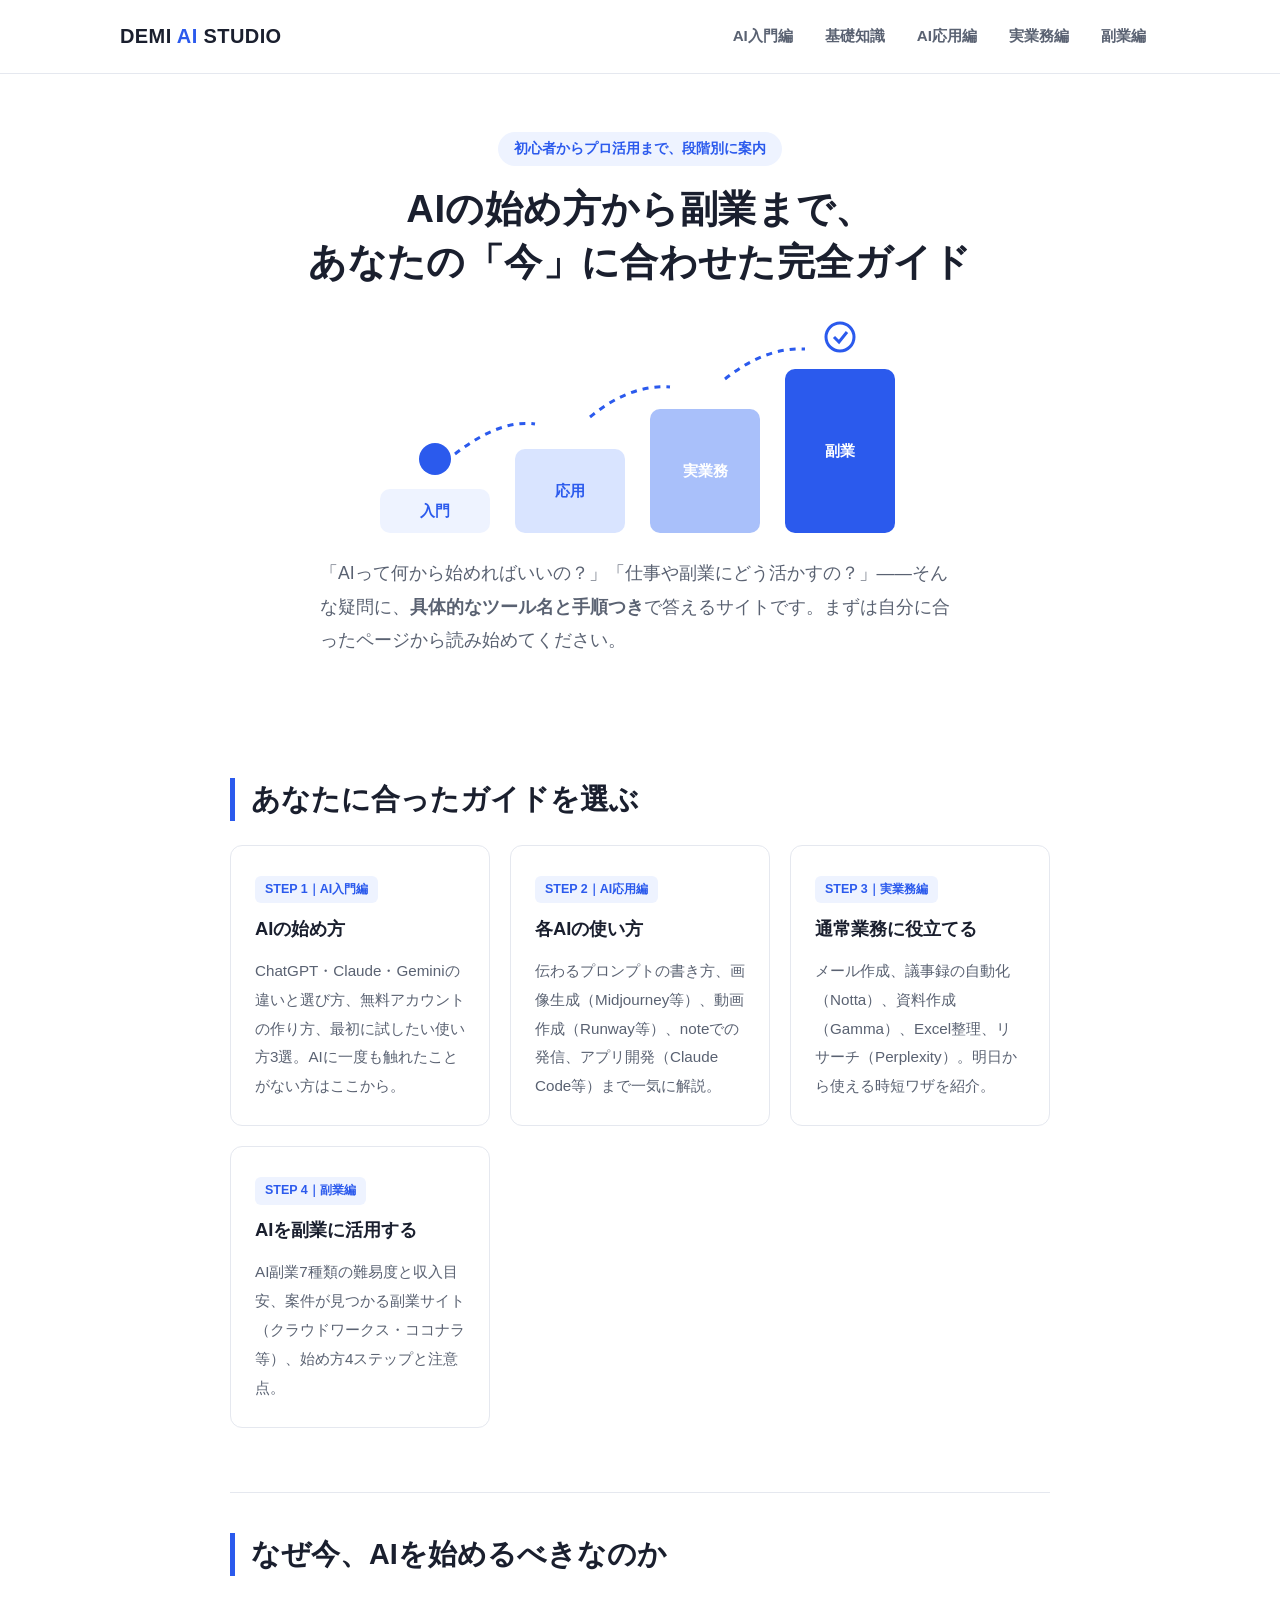
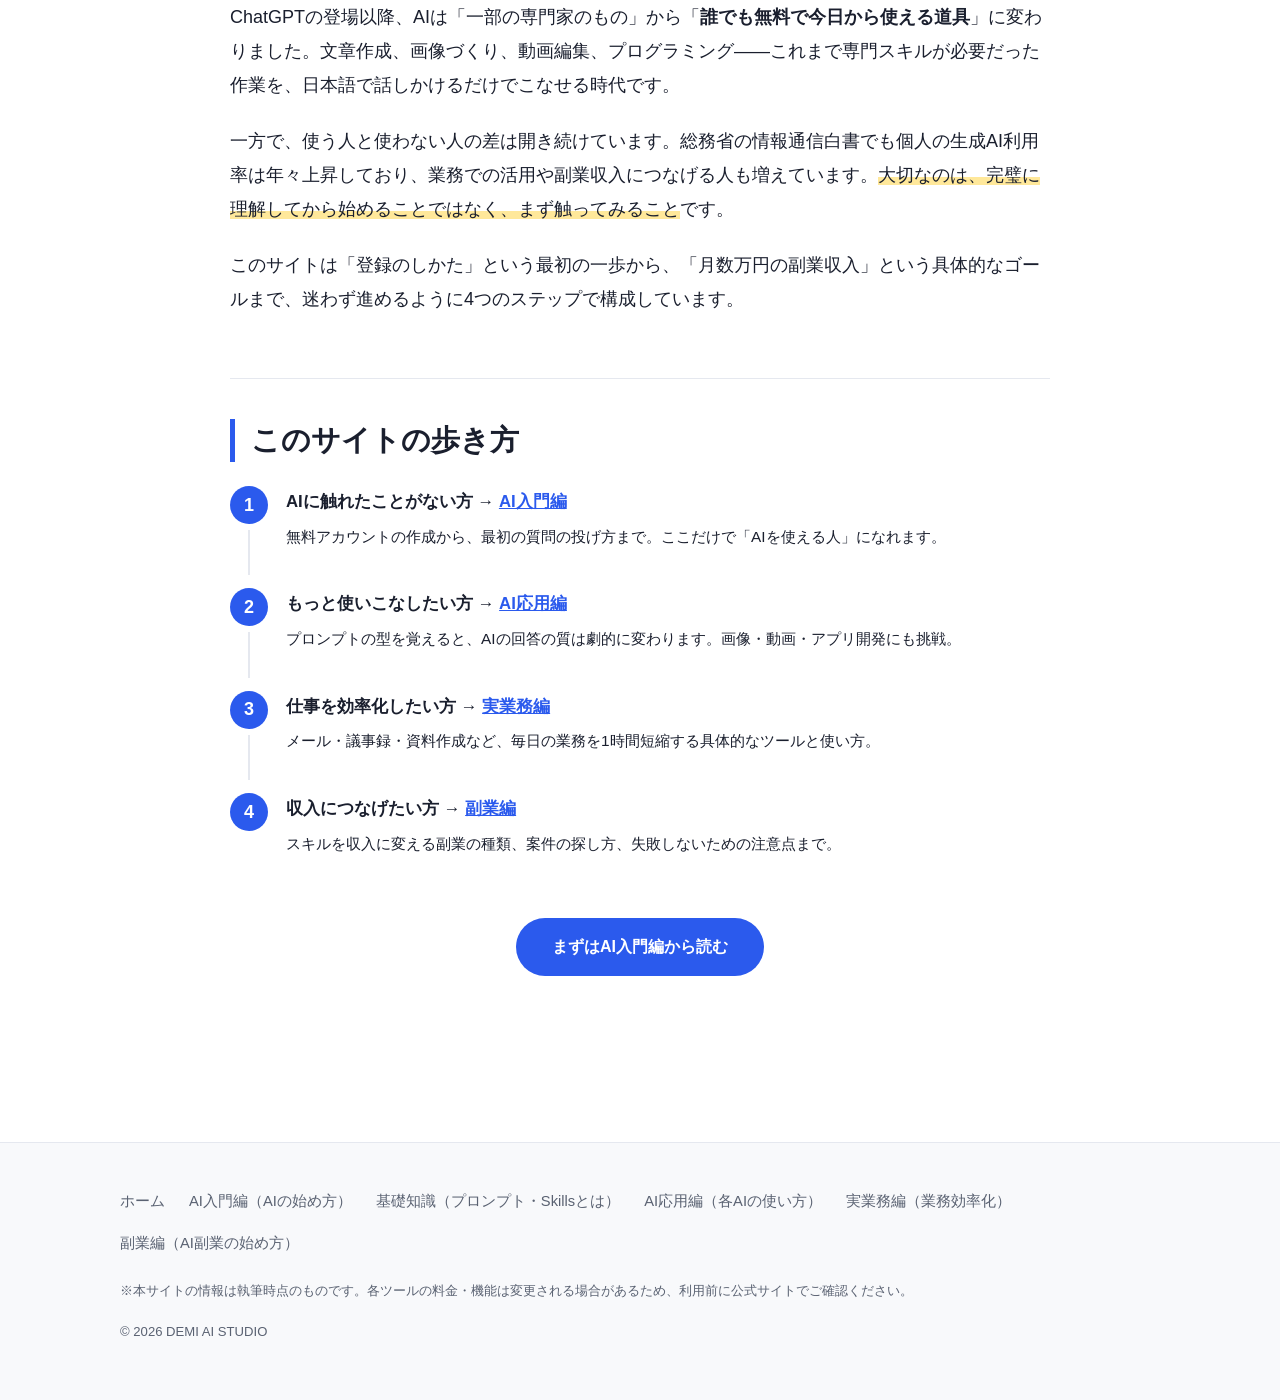
==== index.html @ bce62a47 "Add DEMI AI STUDIO site with AI basics page Co-Authored-By: Claude Opus 4.8 <noreply@anthropic.com>" ====
<!DOCTYPE html>
<html lang="ja">
<head>
<meta charset="UTF-8">
<meta name="viewport" content="width=device-width, initial-scale=1.0">
<title>AIの始め方・使い方・副業活用まで完全ガイド | DEMI AI STUDIO</title>
<meta name="description" content="AI初心者のための入門ガイド。ChatGPT・Claude・Geminiの始め方から、画像生成・動画作成・アプリ開発、業務効率化、AI副業の稼ぎ方まで、具体的なツール名つきでわかりやすく解説します。">
<link rel="canonical" href="https://supadondada.github.io/demi-ai-studio/">
<meta property="og:type" content="website">
<meta property="og:site_name" content="DEMI AI STUDIO">
<meta property="og:title" content="AIの始め方・使い方・副業活用まで完全ガイド | DEMI AI STUDIO">
<meta property="og:description" content="ChatGPT・Claude・Geminiの始め方から、画像生成・動画作成・アプリ開発、業務効率化、AI副業まで具体的なツール名つきで解説。">
<meta property="og:url" content="https://supadondada.github.io/demi-ai-studio/">
<meta property="og:image" content="https://supadondada.github.io/demi-ai-studio/ogp.png">
<meta property="og:locale" content="ja_JP">
<meta name="twitter:card" content="summary_large_image">
<meta name="twitter:title" content="AIの始め方・使い方・副業活用まで完全ガイド | DEMI AI STUDIO">
<meta name="twitter:description" content="AI初心者の入門から応用・業務活用・副業まで、段階別の完全ガイド。">
<link rel="stylesheet" href="style.css">
<script type="application/ld+json">
{
  "@context": "https://schema.org",
  "@type": "WebSite",
  "name": "DEMI AI STUDIO",
  "url": "https://supadondada.github.io/demi-ai-studio/",
  "description": "AI初心者のための入門・応用・実業務・副業活用の完全ガイド",
  "inLanguage": "ja"
}
</script>
</head>
<body>

<header class="site-header">
  <div class="header-inner">
    <a href="index.html" class="site-logo">DEMI <span>AI</span> STUDIO</a>
    <nav class="global-nav" aria-label="グローバルナビゲーション">
      <ul>
        <li><a href="start.html">AI入門編</a></li>
        <li><a href="basics.html">基礎知識</a></li>
        <li><a href="howto.html">AI応用編</a></li>
        <li><a href="business.html">実業務編</a></li>
        <li><a href="sidejob.html">副業編</a></li>
      </ul>
    </nav>
  </div>
</header>

<main>
  <div class="hero">
    <p class="hero-label">初心者からプロ活用まで、段階別に案内</p>
    <h1>AIの始め方から副業まで、<br>あなたの「今」に合わせた完全ガイド</h1>
    <div class="hero-visual" role="img" aria-label="AIを学ぶステップを表したイラスト。入門から応用、業務活用、副業へと階段状にステップアップする図">
      <svg viewBox="0 0 560 240" xmlns="http://www.w3.org/2000/svg" aria-hidden="true">
        <rect x="20" y="180" width="110" height="44" rx="10" fill="#eef3ff"/>
        <rect x="155" y="140" width="110" height="84" rx="10" fill="#d9e4ff"/>
        <rect x="290" y="100" width="110" height="124" rx="10" fill="#a9c0fa"/>
        <rect x="425" y="60" width="110" height="164" rx="10" fill="#2b5aed"/>
        <text x="75" y="207" font-size="15" font-weight="bold" fill="#2b5aed" text-anchor="middle">入門</text>
        <text x="210" y="187" font-size="15" font-weight="bold" fill="#2b5aed" text-anchor="middle">応用</text>
        <text x="345" y="167" font-size="15" font-weight="bold" fill="#ffffff" text-anchor="middle">実業務</text>
        <text x="480" y="147" font-size="15" font-weight="bold" fill="#ffffff" text-anchor="middle">副業</text>
        <circle cx="75" cy="150" r="16" fill="#2b5aed"/>
        <path d="M 95 145 Q 140 110 175 115" stroke="#2b5aed" stroke-width="3" fill="none" stroke-dasharray="6 6"/>
        <path d="M 230 108 Q 270 75 310 78" stroke="#2b5aed" stroke-width="3" fill="none" stroke-dasharray="6 6"/>
        <path d="M 365 70 Q 405 38 445 40" stroke="#2b5aed" stroke-width="3" fill="none" stroke-dasharray="6 6"/>
        <circle cx="480" cy="28" r="14" fill="none" stroke="#2b5aed" stroke-width="3"/>
        <path d="M 474 28 l 5 5 l 8 -10" stroke="#2b5aed" stroke-width="3" fill="none"/>
      </svg>
    </div>
    <p class="lead">「AIって何から始めればいいの？」「仕事や副業にどう活かすの？」——そんな疑問に、<strong>具体的なツール名と手順つき</strong>で答えるサイトです。まずは自分に合ったページから読み始めてください。</p>
  </div>

  <div class="content">

    <section class="section" aria-labelledby="categories">
      <h2 id="categories">あなたに合ったガイドを選ぶ</h2>
      <div class="card-grid">
        <a class="card-link" href="start.html">
          <article class="card">
            <span class="card-tag">STEP 1｜AI入門編</span>
            <h3>AIの始め方</h3>
            <p>ChatGPT・Claude・Geminiの違いと選び方、無料アカウントの作り方、最初に試したい使い方3選。AIに一度も触れたことがない方はここから。</p>
          </article>
        </a>
        <a class="card-link" href="howto.html">
          <article class="card">
            <span class="card-tag">STEP 2｜AI応用編</span>
            <h3>各AIの使い方</h3>
            <p>伝わるプロンプトの書き方、画像生成（Midjourney等）、動画作成（Runway等）、noteでの発信、アプリ開発（Claude Code等）まで一気に解説。</p>
          </article>
        </a>
        <a class="card-link" href="business.html">
          <article class="card">
            <span class="card-tag">STEP 3｜実業務編</span>
            <h3>通常業務に役立てる</h3>
            <p>メール作成、議事録の自動化（Notta）、資料作成（Gamma）、Excel整理、リサーチ（Perplexity）。明日から使える時短ワザを紹介。</p>
          </article>
        </a>
        <a class="card-link" href="sidejob.html">
          <article class="card">
            <span class="card-tag">STEP 4｜副業編</span>
            <h3>AIを副業に活用する</h3>
            <p>AI副業7種類の難易度と収入目安、案件が見つかる副業サイト（クラウドワークス・ココナラ等）、始め方4ステップと注意点。</p>
          </article>
        </a>
      </div>
    </section>

    <section class="section" aria-labelledby="why-now">
      <h2 id="why-now">なぜ今、AIを始めるべきなのか</h2>
      <p>ChatGPTの登場以降、AIは「一部の専門家のもの」から「<strong>誰でも無料で今日から使える道具</strong>」に変わりました。文章作成、画像づくり、動画編集、プログラミング——これまで専門スキルが必要だった作業を、日本語で話しかけるだけでこなせる時代です。</p>
      <p>一方で、使う人と使わない人の差は開き続けています。総務省の情報通信白書でも個人の生成AI利用率は年々上昇しており、業務での活用や副業収入につなげる人も増えています。<em>大切なのは、完璧に理解してから始めることではなく、まず触ってみること</em>です。</p>
      <p>このサイトは「登録のしかた」という最初の一歩から、「月数万円の副業収入」という具体的なゴールまで、迷わず進めるように4つのステップで構成しています。</p>
    </section>

    <section class="section" aria-labelledby="how-to-use">
      <h2 id="how-to-use">このサイトの歩き方</h2>
      <ol class="steps">
        <li>
          <span class="step-title">AIに触れたことがない方 → <a href="start.html">AI入門編</a></span>
          <p>無料アカウントの作成から、最初の質問の投げ方まで。ここだけで「AIを使える人」になれます。</p>
        </li>
        <li>
          <span class="step-title">もっと使いこなしたい方 → <a href="howto.html">AI応用編</a></span>
          <p>プロンプトの型を覚えると、AIの回答の質は劇的に変わります。画像・動画・アプリ開発にも挑戦。</p>
        </li>
        <li>
          <span class="step-title">仕事を効率化したい方 → <a href="business.html">実業務編</a></span>
          <p>メール・議事録・資料作成など、毎日の業務を1時間短縮する具体的なツールと使い方。</p>
        </li>
        <li>
          <span class="step-title">収入につなげたい方 → <a href="sidejob.html">副業編</a></span>
          <p>スキルを収入に変える副業の種類、案件の探し方、失敗しないための注意点まで。</p>
        </li>
      </ol>
      <p style="text-align:center; margin-top:32px;"><a class="btn" href="start.html">まずはAI入門編から読む</a></p>
    </section>

  </div>
</main>

<footer class="site-footer">
  <div class="footer-inner">
    <nav class="footer-nav" aria-label="フッターナビゲーション">
      <ul>
        <li><a href="index.html">ホーム</a></li>
        <li><a href="start.html">AI入門編（AIの始め方）</a></li>
        <li><a href="basics.html">基礎知識（プロンプト・Skillsとは）</a></li>
        <li><a href="howto.html">AI応用編（各AIの使い方）</a></li>
        <li><a href="business.html">実業務編（業務効率化）</a></li>
        <li><a href="sidejob.html">副業編（AI副業の始め方）</a></li>
      </ul>
    </nav>
    <p class="footer-note">※本サイトの情報は執筆時点のものです。各ツールの料金・機能は変更される場合があるため、利用前に公式サイトでご確認ください。</p>
    <p class="copyright">© 2026 DEMI AI STUDIO</p>
  </div>
</footer>

</body>
</html>
---- style.css ----
/* ============================================
   DEMI AI STUDIO — 共通スタイル
   白ベース / 文字大きめ / アクセント1色 (#2b5aed)
   ============================================ */

:root {
  --accent: #2b5aed;
  --accent-soft: #eef3ff;
  --text: #1a1f2e;
  --text-sub: #5a6272;
  --bg: #ffffff;
  --bg-alt: #f8f9fb;
  --line: #e5e8ef;
  --radius: 12px;
  --maxw: 860px;
}

* { margin: 0; padding: 0; box-sizing: border-box; }

html { scroll-behavior: smooth; scroll-padding-top: 90px; }

body {
  font-family: -apple-system, BlinkMacSystemFont, "Hiragino Kaku Gothic ProN",
    "Hiragino Sans", "Yu Gothic", "Meiryo", sans-serif;
  font-size: 18px;
  line-height: 1.9;
  color: var(--text);
  background: var(--bg);
  -webkit-font-smoothing: antialiased;
}

/* ---------- ヘッダー ---------- */
.site-header {
  position: sticky;
  top: 0;
  z-index: 100;
  background: rgba(255, 255, 255, 0.95);
  backdrop-filter: blur(8px);
  border-bottom: 1px solid var(--line);
}
.header-inner {
  max-width: 1080px;
  margin: 0 auto;
  padding: 14px 20px;
  display: flex;
  align-items: center;
  justify-content: space-between;
  flex-wrap: wrap;
  gap: 8px 16px;
}
.site-logo {
  font-size: 1.25rem;
  font-weight: 800;
  color: var(--text);
  text-decoration: none;
  letter-spacing: 0.02em;
}
.site-logo span { color: var(--accent); }
.global-nav ul {
  display: flex;
  flex-wrap: wrap;
  gap: 4px;
  list-style: none;
}
.global-nav a {
  display: inline-block;
  padding: 8px 14px;
  font-size: 0.95rem;
  font-weight: 600;
  color: var(--text-sub);
  text-decoration: none;
  border-radius: 8px;
  transition: 0.2s;
}
.global-nav a:hover { color: var(--accent); background: var(--accent-soft); }
.global-nav a[aria-current="page"] { color: var(--accent); background: var(--accent-soft); }

/* ---------- パンくず ---------- */
.breadcrumb {
  max-width: var(--maxw);
  margin: 0 auto;
  padding: 16px 20px 0;
  font-size: 0.85rem;
  color: var(--text-sub);
}
.breadcrumb ol { list-style: none; display: flex; flex-wrap: wrap; gap: 4px; }
.breadcrumb li + li::before { content: "›"; margin: 0 8px; color: var(--line); }
.breadcrumb a { color: var(--text-sub); text-decoration: none; }
.breadcrumb a:hover { color: var(--accent); }

/* ---------- ヒーロー ---------- */
.hero {
  max-width: var(--maxw);
  margin: 0 auto;
  padding: 56px 20px 48px;
  text-align: center;
}
.hero h1 {
  font-size: 2.4rem;
  line-height: 1.4;
  font-weight: 800;
  letter-spacing: 0.01em;
  margin-bottom: 20px;
}
.hero .lead {
  font-size: 1.1rem;
  color: var(--text-sub);
  max-width: 640px;
  margin: 0 auto 32px;
  text-align: left;
}
.hero-visual { margin: 0 auto 8px; max-width: 560px; }
.hero-visual svg { width: 100%; height: auto; display: block; }
.hero-label {
  display: inline-block;
  padding: 4px 16px;
  margin-bottom: 16px;
  font-size: 0.85rem;
  font-weight: 700;
  color: var(--accent);
  background: var(--accent-soft);
  border-radius: 999px;
}

/* ---------- 本文 ---------- */
main { display: block; }
.content {
  max-width: var(--maxw);
  margin: 0 auto;
  padding: 0 20px 64px;
}
.section { padding: 40px 0; border-top: 1px solid var(--line); }
.section:first-child { border-top: none; }

h2 {
  font-size: 1.8rem;
  line-height: 1.5;
  font-weight: 800;
  margin-bottom: 24px;
  padding-left: 16px;
  border-left: 5px solid var(--accent);
}
h3 {
  font-size: 1.3rem;
  font-weight: 700;
  margin: 36px 0 14px;
}
h4 { font-size: 1.05rem; font-weight: 700; margin: 24px 0 10px; }

p { margin-bottom: 1.2em; }
.section ul, .section ol { margin: 0 0 1.4em 1.4em; }
.section li { margin-bottom: 0.5em; }

a { color: var(--accent); }
strong { font-weight: 700; }
em { font-style: normal; background: linear-gradient(transparent 62%, #ffe89a 62%); }

/* ---------- カード ---------- */
.card-grid {
  display: grid;
  grid-template-columns: repeat(auto-fit, minmax(250px, 1fr));
  gap: 20px;
  margin: 24px 0;
}
.card {
  border: 1px solid var(--line);
  border-radius: var(--radius);
  padding: 24px;
  background: var(--bg);
  transition: 0.2s;
}
.card:hover { border-color: var(--accent); box-shadow: 0 4px 20px rgba(43, 90, 237, 0.08); }
.card h3 { margin: 8px 0 10px; font-size: 1.15rem; }
.card p { font-size: 0.95rem; color: var(--text-sub); margin-bottom: 0; }
.card .card-tag {
  display: inline-block;
  font-size: 0.78rem;
  font-weight: 700;
  color: var(--accent);
  background: var(--accent-soft);
  border-radius: 6px;
  padding: 2px 10px;
}
a.card-link {
  display: block;
  text-decoration: none;
  color: inherit;
}

/* ---------- ツール紹介カード ---------- */
.tool {
  border: 1px solid var(--line);
  border-radius: var(--radius);
  padding: 22px 24px;
  margin: 16px 0;
  background: var(--bg);
}
.tool-head {
  display: flex;
  align-items: baseline;
  flex-wrap: wrap;
  gap: 8px 12px;
  margin-bottom: 8px;
}
.tool-head .tool-name { font-size: 1.15rem; font-weight: 800; }
.tool-head .tool-price {
  font-size: 0.8rem;
  font-weight: 700;
  padding: 2px 10px;
  border-radius: 6px;
  background: var(--accent-soft);
  color: var(--accent);
}
.tool p { font-size: 0.98rem; margin-bottom: 6px; }
.tool .tool-for { font-size: 0.88rem; color: var(--text-sub); }

/* ---------- 表 ---------- */
.table-wrap { overflow-x: auto; margin: 24px 0; }
table {
  width: 100%;
  border-collapse: collapse;
  font-size: 0.95rem;
  line-height: 1.7;
}
th, td {
  padding: 12px 14px;
  border: 1px solid var(--line);
  text-align: left;
  vertical-align: top;
}
th { background: var(--bg-alt); font-weight: 700; white-space: nowrap; }

/* ---------- 手順ステップ ---------- */
.steps { counter-reset: step; list-style: none; margin: 24px 0 !important; }
.steps > li {
  position: relative;
  padding: 0 0 28px 56px;
  counter-increment: step;
}
.steps > li::before {
  content: counter(step);
  position: absolute;
  left: 0;
  top: 0;
  width: 38px;
  height: 38px;
  border-radius: 50%;
  background: var(--accent);
  color: #fff;
  font-weight: 800;
  display: flex;
  align-items: center;
  justify-content: center;
}
.steps > li:not(:last-child)::after {
  content: "";
  position: absolute;
  left: 18px;
  top: 44px;
  bottom: 4px;
  width: 2px;
  background: var(--line);
}
.steps .step-title { font-weight: 700; font-size: 1.05rem; display: block; margin-bottom: 4px; }
.steps p { font-size: 0.96rem; margin-bottom: 0; }

/* ---------- 例文ボックス ---------- */
.prompt-box {
  position: relative;
  background: var(--bg-alt);
  border: 1px solid var(--line);
  border-radius: var(--radius);
  padding: 18px 22px;
  margin: 16px 0 24px;
  font-size: 0.95rem;
}
.prompt-box .prompt-label {
  display: block;
  font-size: 0.8rem;
  font-weight: 700;
  color: var(--accent);
  margin-bottom: 8px;
  letter-spacing: 0.05em;
  padding-right: 96px;
}

/* コピーボタン */
.copy-btn {
  position: absolute;
  top: 12px;
  right: 12px;
  display: inline-flex;
  align-items: center;
  gap: 6px;
  padding: 7px 14px;
  font-size: 0.8rem;
  font-weight: 700;
  font-family: inherit;
  color: var(--accent);
  background: #ffffff;
  border: 1px solid var(--accent);
  border-radius: 8px;
  cursor: pointer;
  transition: 0.2s;
  min-height: 34px;
}
.copy-btn:hover { background: var(--accent-soft); }
.copy-btn:active { transform: scale(0.96); }
.copy-btn.copied {
  color: #ffffff;
  background: #1ea86a;
  border-color: #1ea86a;
}
.copy-btn svg { width: 14px; height: 14px; }
.prompt-box code, .prompt-box pre {
  font-family: inherit;
  white-space: pre-wrap;
  display: block;
}
.good-bad { display: grid; grid-template-columns: 1fr 1fr; gap: 16px; margin: 20px 0; }
.good-bad .prompt-box { margin: 0; }
.good-bad .bad .prompt-label { color: #c0392b; }
@media (max-width: 640px) { .good-bad { grid-template-columns: 1fr; } }

/* ---------- 注意ボックス ---------- */
.note-box {
  border-left: 5px solid var(--accent);
  background: var(--accent-soft);
  border-radius: 0 var(--radius) var(--radius) 0;
  padding: 18px 22px;
  margin: 24px 0;
  font-size: 0.96rem;
}
.note-box.warn { border-left-color: #e6a23c; background: #fdf6ec; }

/* ---------- ページ内アンカーナビ ---------- */
.anchor-nav {
  position: sticky;
  top: 68px;
  z-index: 50;
  background: var(--bg);
  border: 1px solid var(--line);
  border-radius: var(--radius);
  padding: 10px 14px;
  margin: 8px 0 16px;
}
.anchor-nav ul {
  list-style: none;
  display: flex;
  flex-wrap: wrap;
  gap: 4px;
  margin: 0 !important;
}
.anchor-nav a {
  display: inline-block;
  padding: 6px 12px;
  font-size: 0.88rem;
  font-weight: 600;
  color: var(--text-sub);
  text-decoration: none;
  border-radius: 8px;
}
.anchor-nav a:hover { color: var(--accent); background: var(--accent-soft); }

/* ---------- FAQ ---------- */
.faq details {
  border: 1px solid var(--line);
  border-radius: var(--radius);
  margin-bottom: 12px;
  overflow: hidden;
}
.faq summary {
  cursor: pointer;
  padding: 16px 20px;
  font-weight: 700;
  font-size: 1rem;
  list-style: none;
  position: relative;
  padding-right: 44px;
}
.faq summary::-webkit-details-marker { display: none; }
.faq summary::after {
  content: "+";
  position: absolute;
  right: 20px;
  top: 50%;
  transform: translateY(-50%);
  font-size: 1.4rem;
  color: var(--accent);
}
.faq details[open] summary::after { content: "−"; }
.faq .faq-a { padding: 0 20px 16px; font-size: 0.96rem; color: var(--text-sub); }

/* ---------- 次に読む ---------- */
.next-read {
  margin: 48px 0 0;
  padding: 28px;
  background: var(--bg-alt);
  border-radius: var(--radius);
}
.next-read .next-label {
  font-size: 0.85rem;
  font-weight: 700;
  color: var(--accent);
  display: block;
  margin-bottom: 8px;
}
.next-read a { font-size: 1.15rem; font-weight: 800; text-decoration: none; }
.next-read a:hover { text-decoration: underline; }
.next-read p { font-size: 0.92rem; color: var(--text-sub); margin: 6px 0 0; }

/* ---------- CTAボタン ---------- */
.btn {
  display: inline-block;
  padding: 14px 36px;
  background: var(--accent);
  color: #fff;
  font-weight: 700;
  font-size: 1rem;
  text-decoration: none;
  border-radius: 999px;
  transition: 0.2s;
}
.btn:hover { opacity: 0.85; transform: translateY(-1px); }

/* ---------- フッター ---------- */
.site-footer {
  border-top: 1px solid var(--line);
  background: var(--bg-alt);
  margin-top: 40px;
}
.footer-inner {
  max-width: 1080px;
  margin: 0 auto;
  padding: 40px 20px;
}
.footer-nav ul {
  list-style: none;
  display: flex;
  flex-wrap: wrap;
  gap: 8px 24px;
  margin-bottom: 20px;
}
.footer-nav a { color: var(--text-sub); text-decoration: none; font-size: 0.92rem; }
.footer-nav a:hover { color: var(--accent); }
.footer-note { font-size: 0.82rem; color: var(--text-sub); }
.copyright { font-size: 0.82rem; color: var(--text-sub); margin-top: 12px; }

/* ---------- レスポンシブ ---------- */
@media (max-width: 640px) {
  body { font-size: 17px; }
  .hero { padding: 36px 20px 32px; }
  .hero h1 { font-size: 1.7rem; }
  h2 { font-size: 1.45rem; }
  h3 { font-size: 1.15rem; }
  .header-inner { justify-content: center; }
  .anchor-nav { position: static; }
}
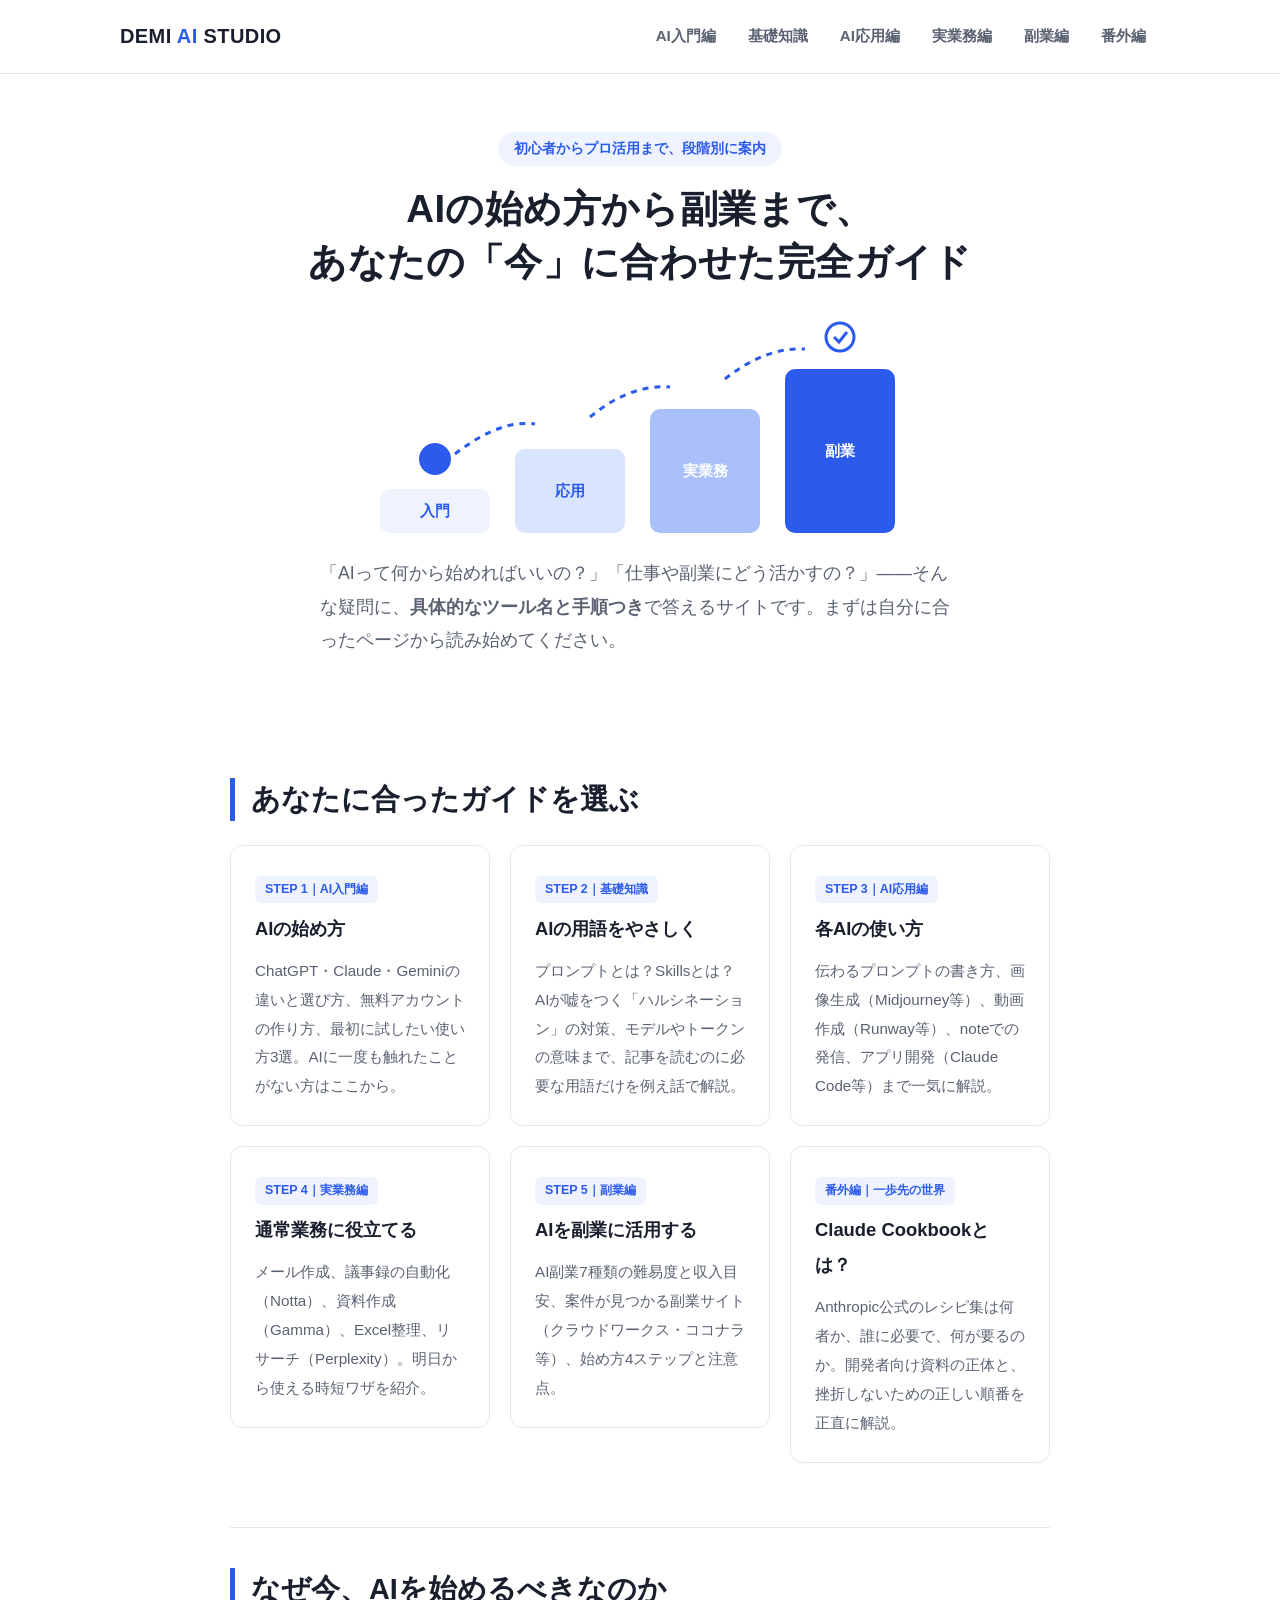
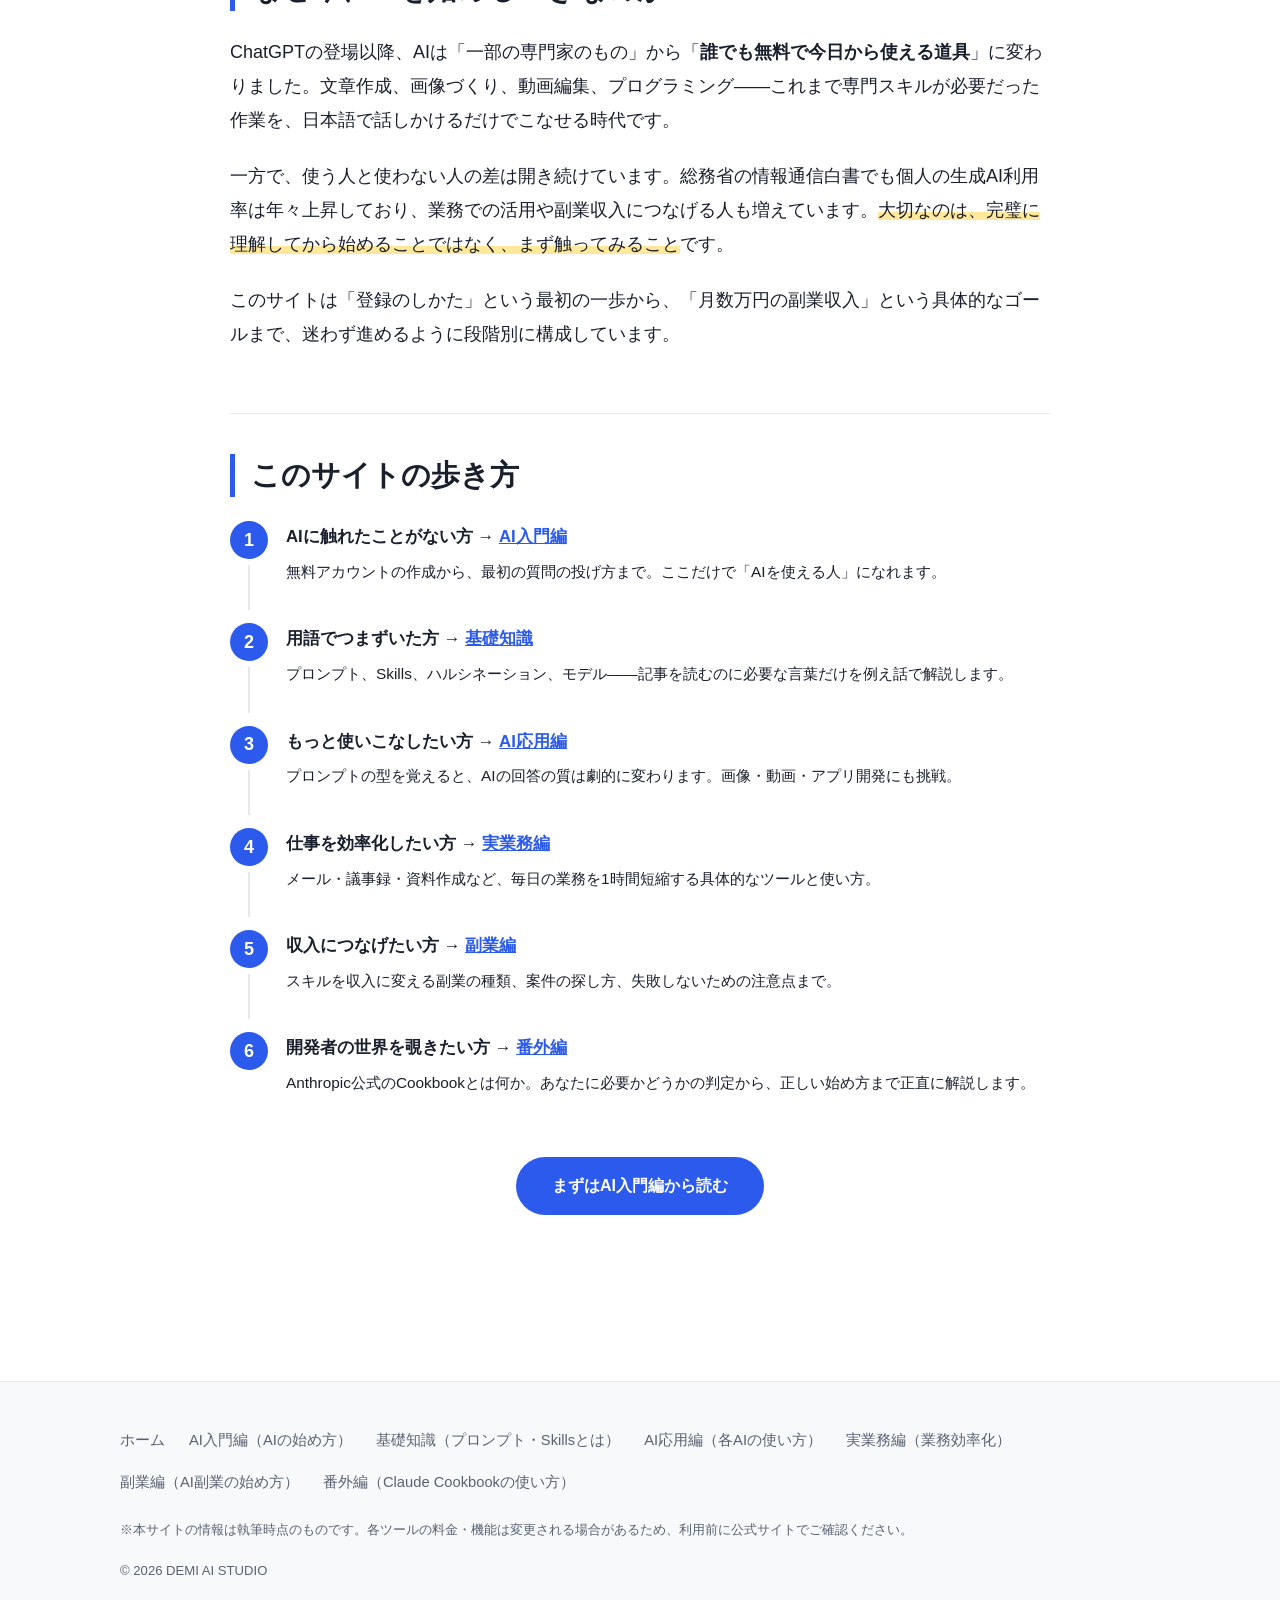
==== commit 4484a5bd: "Add Claude Cookbook bonus page and wire up site navigation Also link basics.html from the homepage b" ====
--- a/index.html
+++ b/index.html
@@ -40,6 +40,7 @@
         <li><a href="howto.html">AI応用編</a></li>
         <li><a href="business.html">実業務編</a></li>
         <li><a href="sidejob.html">副業編</a></li>
+        <li><a href="cookbook.html">番外編</a></li>
       </ul>
     </nav>
   </div>
@@ -82,25 +83,39 @@
             <p>ChatGPT・Claude・Geminiの違いと選び方、無料アカウントの作り方、最初に試したい使い方3選。AIに一度も触れたことがない方はここから。</p>
           </article>
         </a>
+        <a class="card-link" href="basics.html">
+          <article class="card">
+            <span class="card-tag">STEP 2｜基礎知識</span>
+            <h3>AIの用語をやさしく</h3>
+            <p>プロンプトとは？Skillsとは？AIが嘘をつく「ハルシネーション」の対策、モデルやトークンの意味まで、記事を読むのに必要な用語だけを例え話で解説。</p>
+          </article>
+        </a>
         <a class="card-link" href="howto.html">
           <article class="card">
-            <span class="card-tag">STEP 2｜AI応用編</span>
+            <span class="card-tag">STEP 3｜AI応用編</span>
             <h3>各AIの使い方</h3>
             <p>伝わるプロンプトの書き方、画像生成（Midjourney等）、動画作成（Runway等）、noteでの発信、アプリ開発（Claude Code等）まで一気に解説。</p>
           </article>
         </a>
         <a class="card-link" href="business.html">
           <article class="card">
-            <span class="card-tag">STEP 3｜実業務編</span>
+            <span class="card-tag">STEP 4｜実業務編</span>
             <h3>通常業務に役立てる</h3>
             <p>メール作成、議事録の自動化（Notta）、資料作成（Gamma）、Excel整理、リサーチ（Perplexity）。明日から使える時短ワザを紹介。</p>
           </article>
         </a>
         <a class="card-link" href="sidejob.html">
           <article class="card">
-            <span class="card-tag">STEP 4｜副業編</span>
+            <span class="card-tag">STEP 5｜副業編</span>
             <h3>AIを副業に活用する</h3>
             <p>AI副業7種類の難易度と収入目安、案件が見つかる副業サイト（クラウドワークス・ココナラ等）、始め方4ステップと注意点。</p>
+          </article>
+        </a>
+        <a class="card-link" href="cookbook.html">
+          <article class="card">
+            <span class="card-tag">番外編｜一歩先の世界</span>
+            <h3>Claude Cookbookとは？</h3>
+            <p>Anthropic公式のレシピ集は何者か、誰に必要で、何が要るのか。開発者向け資料の正体と、挫折しないための正しい順番を正直に解説。</p>
           </article>
         </a>
       </div>
@@ -110,7 +125,7 @@
       <h2 id="why-now">なぜ今、AIを始めるべきなのか</h2>
       <p>ChatGPTの登場以降、AIは「一部の専門家のもの」から「<strong>誰でも無料で今日から使える道具</strong>」に変わりました。文章作成、画像づくり、動画編集、プログラミング——これまで専門スキルが必要だった作業を、日本語で話しかけるだけでこなせる時代です。</p>
       <p>一方で、使う人と使わない人の差は開き続けています。総務省の情報通信白書でも個人の生成AI利用率は年々上昇しており、業務での活用や副業収入につなげる人も増えています。<em>大切なのは、完璧に理解してから始めることではなく、まず触ってみること</em>です。</p>
-      <p>このサイトは「登録のしかた」という最初の一歩から、「月数万円の副業収入」という具体的なゴールまで、迷わず進めるように4つのステップで構成しています。</p>
+      <p>このサイトは「登録のしかた」という最初の一歩から、「月数万円の副業収入」という具体的なゴールまで、迷わず進めるように段階別に構成しています。</p>
     </section>
 
     <section class="section" aria-labelledby="how-to-use">
@@ -119,6 +134,10 @@
         <li>
           <span class="step-title">AIに触れたことがない方 → <a href="start.html">AI入門編</a></span>
           <p>無料アカウントの作成から、最初の質問の投げ方まで。ここだけで「AIを使える人」になれます。</p>
+        </li>
+        <li>
+          <span class="step-title">用語でつまずいた方 → <a href="basics.html">基礎知識</a></span>
+          <p>プロンプト、Skills、ハルシネーション、モデル——記事を読むのに必要な言葉だけを例え話で解説します。</p>
         </li>
         <li>
           <span class="step-title">もっと使いこなしたい方 → <a href="howto.html">AI応用編</a></span>
@@ -131,6 +150,10 @@
         <li>
           <span class="step-title">収入につなげたい方 → <a href="sidejob.html">副業編</a></span>
           <p>スキルを収入に変える副業の種類、案件の探し方、失敗しないための注意点まで。</p>
+        </li>
+        <li>
+          <span class="step-title">開発者の世界を覗きたい方 → <a href="cookbook.html">番外編</a></span>
+          <p>Anthropic公式のCookbookとは何か。あなたに必要かどうかの判定から、正しい始め方まで正直に解説します。</p>
         </li>
       </ol>
       <p style="text-align:center; margin-top:32px;"><a class="btn" href="start.html">まずはAI入門編から読む</a></p>
@@ -149,6 +172,7 @@
         <li><a href="howto.html">AI応用編（各AIの使い方）</a></li>
         <li><a href="business.html">実業務編（業務効率化）</a></li>
         <li><a href="sidejob.html">副業編（AI副業の始め方）</a></li>
+        <li><a href="cookbook.html">番外編（Claude Cookbookの使い方）</a></li>
       </ul>
     </nav>
     <p class="footer-note">※本サイトの情報は執筆時点のものです。各ツールの料金・機能は変更される場合があるため、利用前に公式サイトでご確認ください。</p>
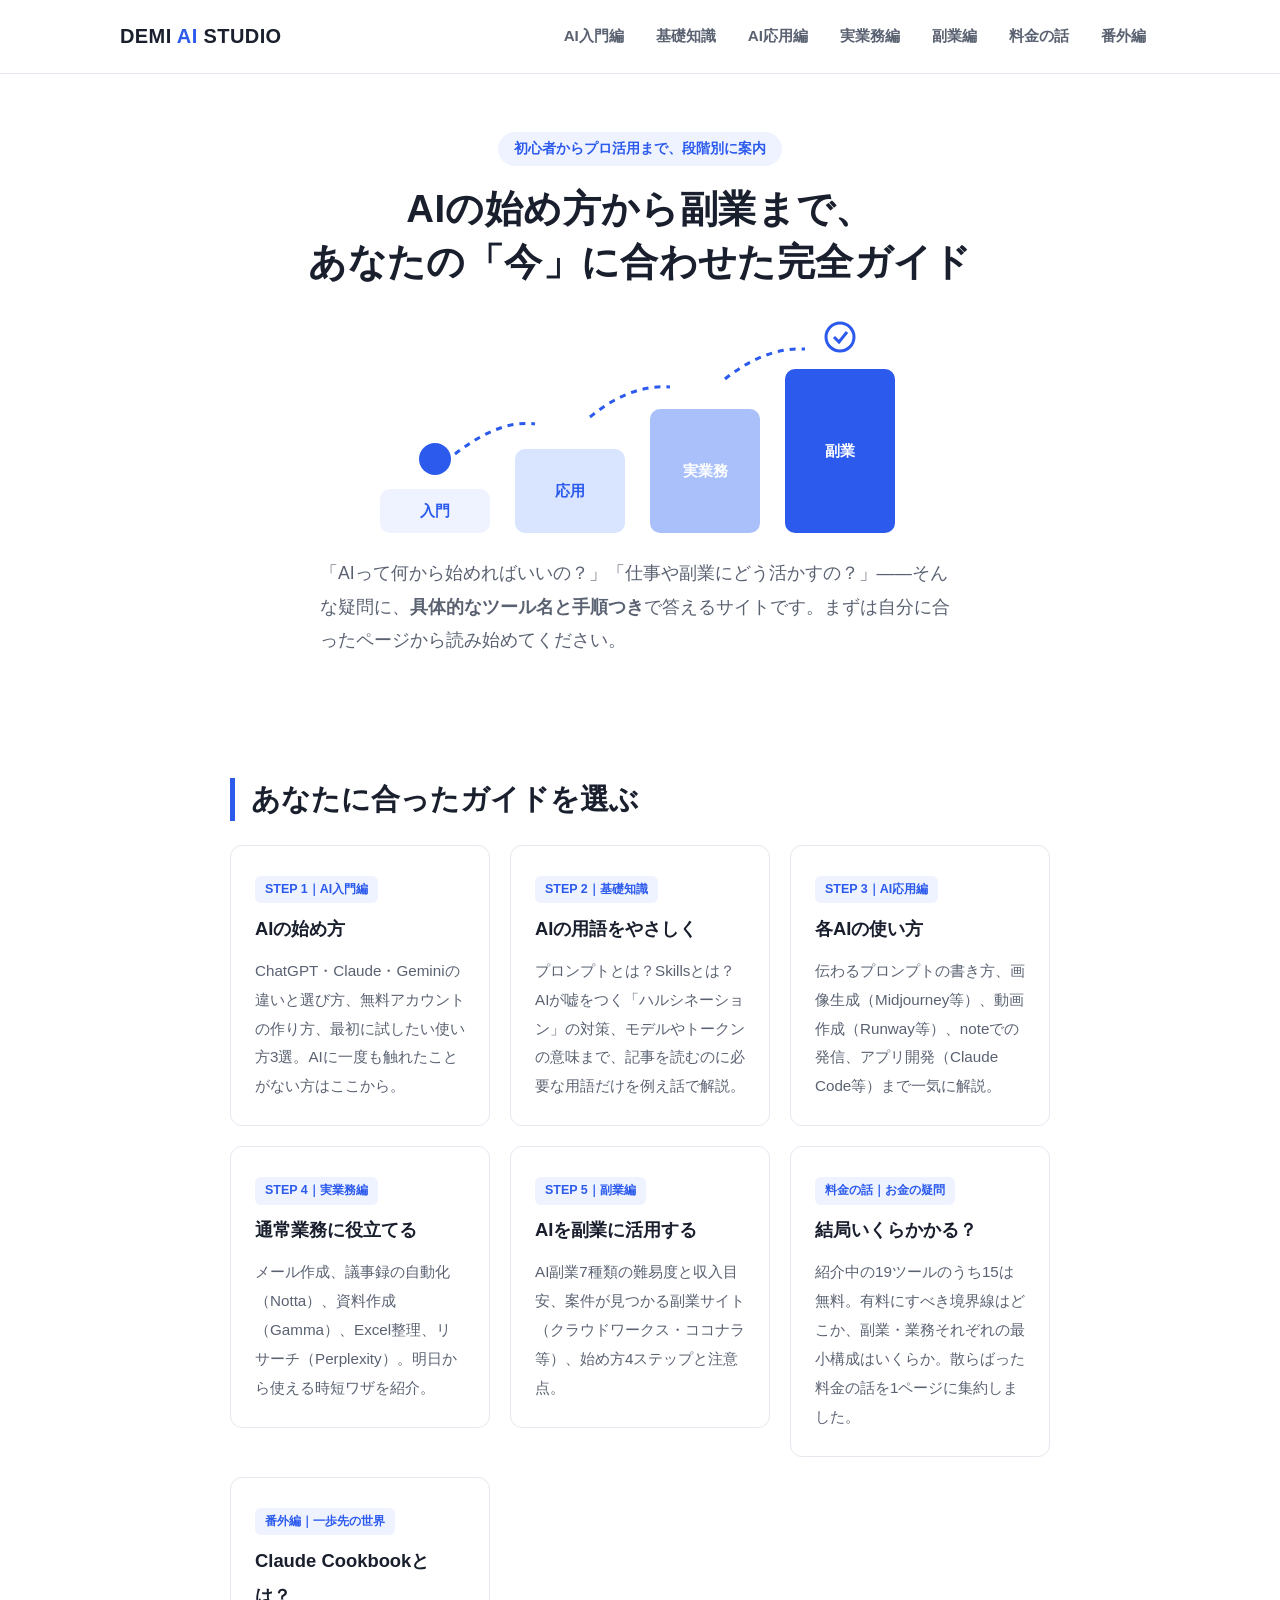
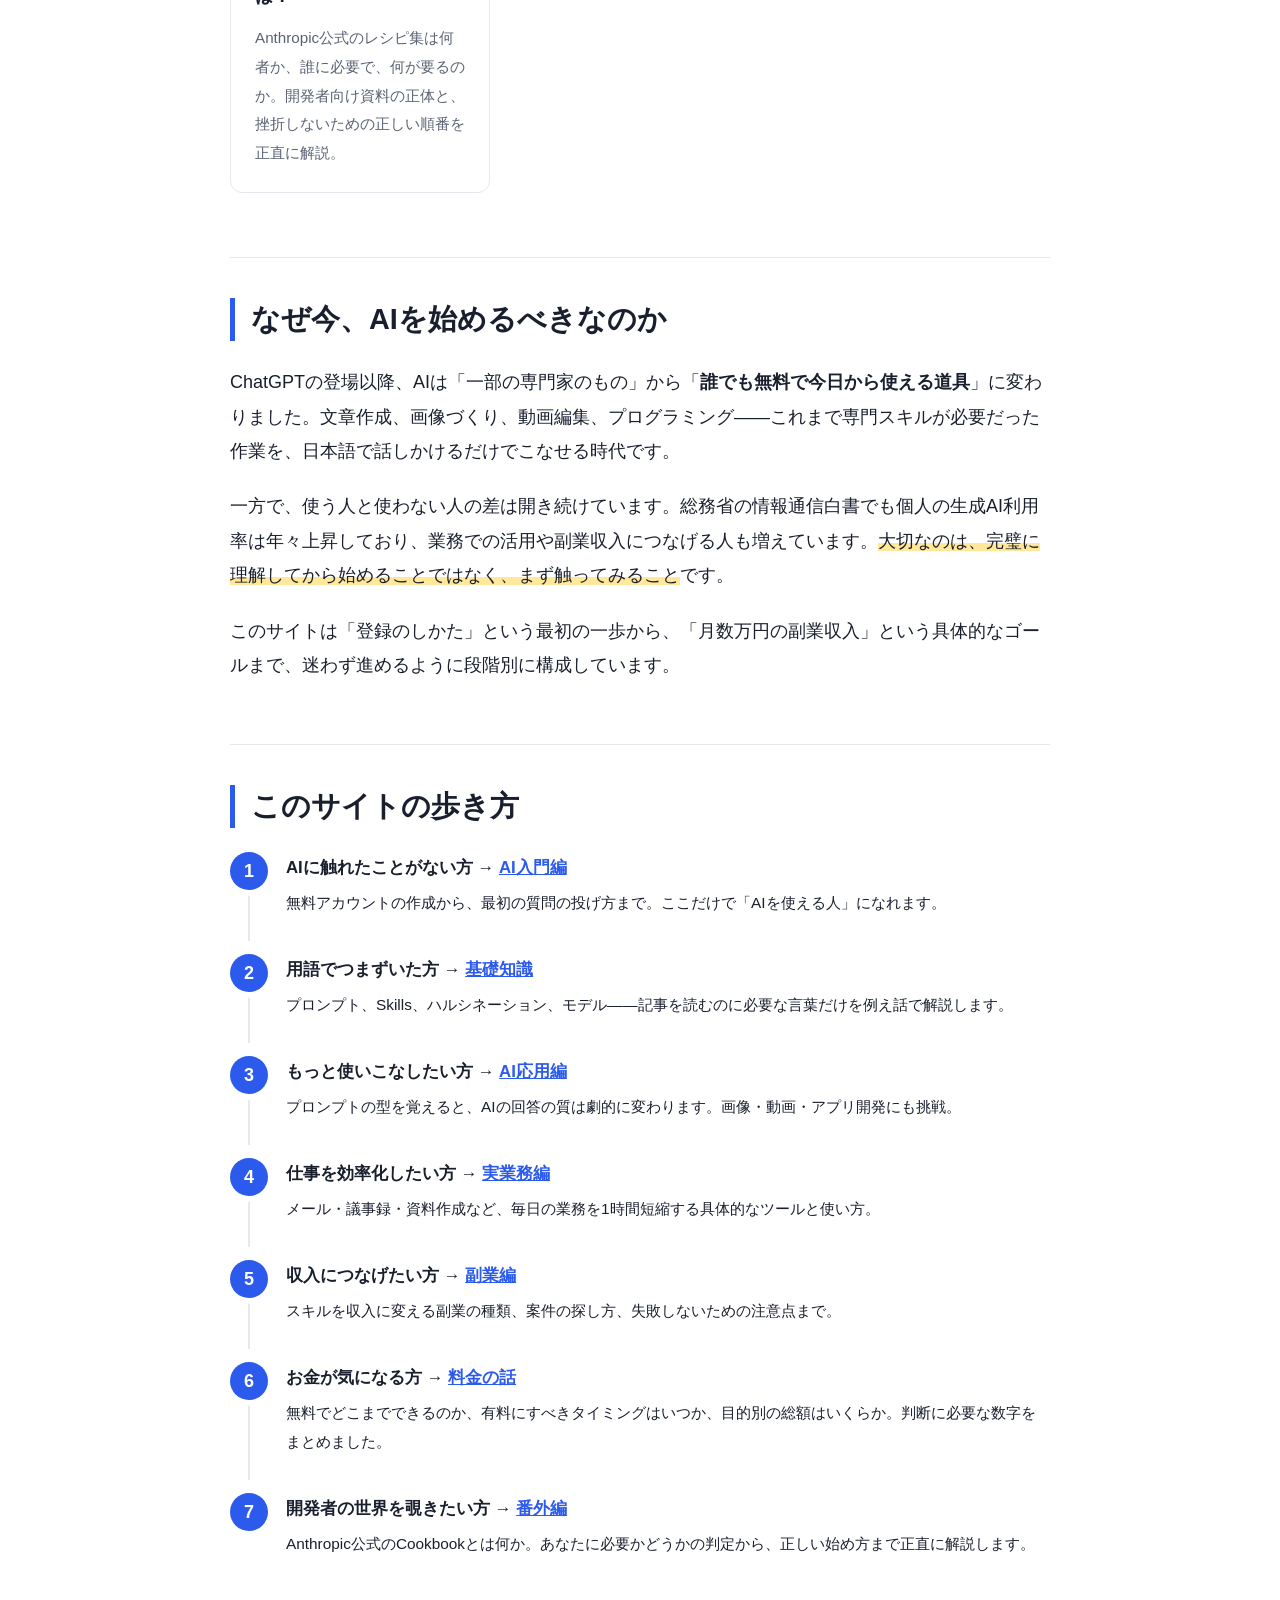
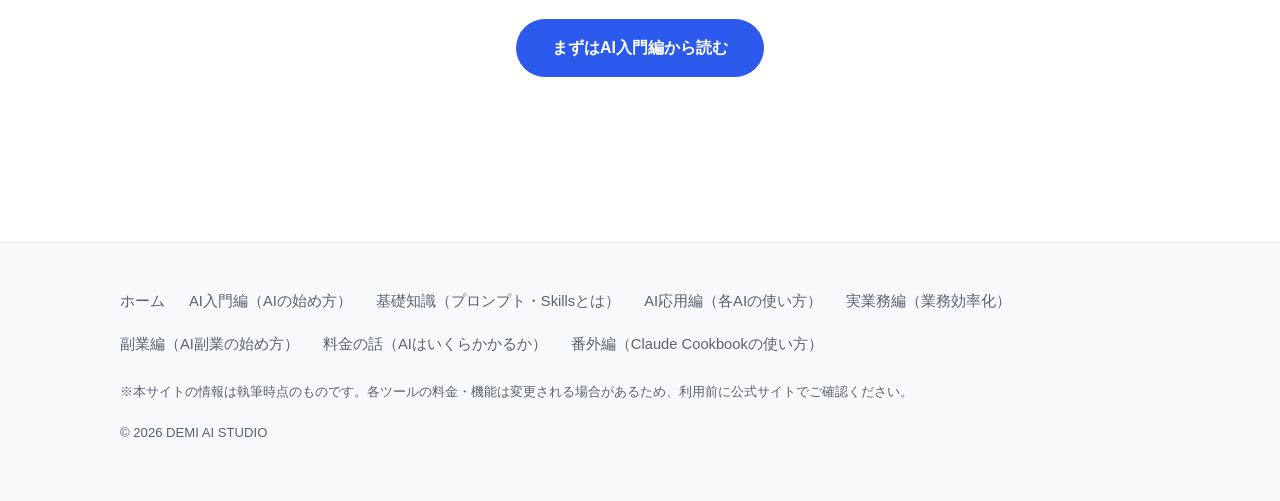
==== commit 7deb0235: "Add pricing page consolidating cost info scattered across the site Built around durable facts (free/" ====
--- a/index.html
+++ b/index.html
@@ -40,6 +40,7 @@
         <li><a href="howto.html">AI応用編</a></li>
         <li><a href="business.html">実業務編</a></li>
         <li><a href="sidejob.html">副業編</a></li>
+        <li><a href="pricing.html">料金の話</a></li>
         <li><a href="cookbook.html">番外編</a></li>
       </ul>
     </nav>
@@ -111,6 +112,13 @@
             <p>AI副業7種類の難易度と収入目安、案件が見つかる副業サイト（クラウドワークス・ココナラ等）、始め方4ステップと注意点。</p>
           </article>
         </a>
+        <a class="card-link" href="pricing.html">
+          <article class="card">
+            <span class="card-tag">料金の話｜お金の疑問</span>
+            <h3>結局いくらかかる？</h3>
+            <p>紹介中の19ツールのうち15は無料。有料にすべき境界線はどこか、副業・業務それぞれの最小構成はいくらか。散らばった料金の話を1ページに集約しました。</p>
+          </article>
+        </a>
         <a class="card-link" href="cookbook.html">
           <article class="card">
             <span class="card-tag">番外編｜一歩先の世界</span>
@@ -152,6 +160,10 @@
           <p>スキルを収入に変える副業の種類、案件の探し方、失敗しないための注意点まで。</p>
         </li>
         <li>
+          <span class="step-title">お金が気になる方 → <a href="pricing.html">料金の話</a></span>
+          <p>無料でどこまでできるのか、有料にすべきタイミングはいつか、目的別の総額はいくらか。判断に必要な数字をまとめました。</p>
+        </li>
+        <li>
           <span class="step-title">開発者の世界を覗きたい方 → <a href="cookbook.html">番外編</a></span>
           <p>Anthropic公式のCookbookとは何か。あなたに必要かどうかの判定から、正しい始め方まで正直に解説します。</p>
         </li>
@@ -172,6 +184,7 @@
         <li><a href="howto.html">AI応用編（各AIの使い方）</a></li>
         <li><a href="business.html">実業務編（業務効率化）</a></li>
         <li><a href="sidejob.html">副業編（AI副業の始め方）</a></li>
+        <li><a href="pricing.html">料金の話（AIはいくらかかるか）</a></li>
         <li><a href="cookbook.html">番外編（Claude Cookbookの使い方）</a></li>
       </ul>
     </nav>
